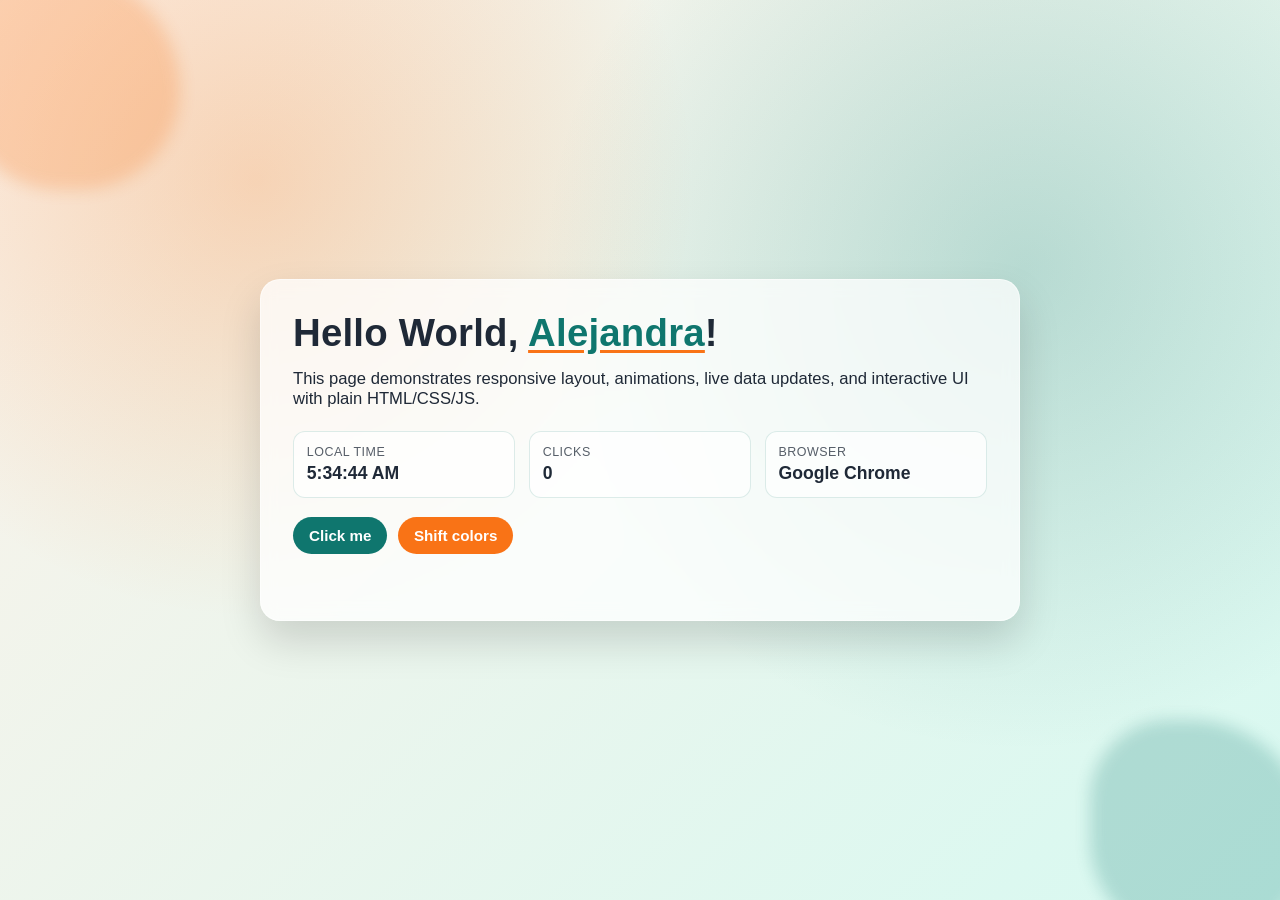
==== index.html @ 62211e15 "Add index.html" ====
﻿<!doctype html>
<html lang="en">
<head>
  <meta charset="UTF-8" />
  <meta name="viewport" content="width=device-width, initial-scale=1.0" />
  <title>Hello World Alejandra</title>
  <style>
    :root {
      --bg-1: #fdf2e9;
      --bg-2: #d7f9f1;
      --card: rgba(255, 255, 255, 0.75);
      --text: #1f2937;
      --accent: #0f766e;
      --accent-2: #f97316;
      --shadow: 0 20px 40px rgba(0, 0, 0, 0.15);
    }

    * { box-sizing: border-box; }

    body {
      margin: 0;
      min-height: 100vh;
      font-family: "Trebuchet MS", "Segoe UI", sans-serif;
      color: var(--text);
      background:
        radial-gradient(circle at 20% 20%, rgba(249, 115, 22, 0.25), transparent 35%),
        radial-gradient(circle at 80% 30%, rgba(15, 118, 110, 0.22), transparent 40%),
        linear-gradient(135deg, var(--bg-1), var(--bg-2));
      display: grid;
      place-items: center;
      overflow: hidden;
    }

    .shape {
      position: fixed;
      width: 220px;
      height: 220px;
      border-radius: 40% 60% 50% 50%;
      filter: blur(8px);
      opacity: 0.22;
      animation: float 12s ease-in-out infinite;
      z-index: 0;
    }

    .shape.one { top: -30px; left: -40px; background: #f97316; }
    .shape.two { bottom: -40px; right: -30px; background: #0f766e; animation-delay: -5s; }

    @keyframes float {
      0%, 100% { transform: translateY(0) rotate(0deg); }
      50% { transform: translateY(-20px) rotate(8deg); }
    }

    .card {
      width: min(92vw, 760px);
      background: var(--card);
      backdrop-filter: blur(8px);
      border: 1px solid rgba(255, 255, 255, 0.5);
      border-radius: 20px;
      padding: 2rem;
      box-shadow: var(--shadow);
      z-index: 1;
      animation: reveal 700ms ease-out;
    }

    @keyframes reveal {
      from { opacity: 0; transform: translateY(20px) scale(0.98); }
      to { opacity: 1; transform: translateY(0) scale(1); }
    }

    h1 {
      margin: 0;
      font-size: clamp(1.8rem, 3vw, 2.8rem);
      line-height: 1.1;
      letter-spacing: 0.2px;
    }

    .name {
      color: var(--accent);
      text-decoration: underline;
      text-decoration-color: var(--accent-2);
      text-underline-offset: 4px;
    }

    p {
      margin: 0.9rem 0 1.4rem;
      font-size: 1.04rem;
    }

    .grid {
      display: grid;
      grid-template-columns: repeat(auto-fit, minmax(190px, 1fr));
      gap: 0.85rem;
      margin: 1.2rem 0;
    }

    .tile {
      border-radius: 12px;
      padding: 0.8rem;
      background: rgba(255, 255, 255, 0.68);
      border: 1px solid rgba(15, 118, 110, 0.14);
      transition: transform 180ms ease, box-shadow 180ms ease;
    }

    .tile:hover {
      transform: translateY(-3px);
      box-shadow: 0 8px 20px rgba(0, 0, 0, 0.08);
    }

    .label {
      display: block;
      font-size: 0.78rem;
      letter-spacing: 0.5px;
      text-transform: uppercase;
      opacity: 0.75;
      margin-bottom: 0.25rem;
    }

    .value {
      font-size: 1.1rem;
      font-weight: 700;
    }

    .actions {
      display: flex;
      flex-wrap: wrap;
      gap: 0.65rem;
      margin-top: 1rem;
    }

    button {
      appearance: none;
      border: none;
      border-radius: 999px;
      padding: 0.62rem 1rem;
      font-size: 0.95rem;
      font-weight: 700;
      cursor: pointer;
      transition: transform 120ms ease, opacity 120ms ease;
    }

    button:hover { transform: translateY(-2px); }
    button:active { transform: translateY(0); }

    .primary {
      background: var(--accent);
      color: white;
    }

    .secondary {
      background: var(--accent-2);
      color: white;
    }

    #message {
      margin-top: 0.9rem;
      min-height: 1.2rem;
      font-weight: 700;
      color: #0b4f48;
    }

    @media (max-width: 540px) {
      .card { padding: 1.3rem; border-radius: 16px; }
    }
  </style>
</head>
<body>
  <div class="shape one" aria-hidden="true"></div>
  <div class="shape two" aria-hidden="true"></div>

  <main class="card" role="main">
    <h1>Hello World, <span class="name">Alejandra</span>!</h1>
    <p>
      This page demonstrates responsive layout, animations, live data updates, and interactive UI with plain HTML/CSS/JS.
    </p>

    <section class="grid" aria-label="Live widgets">
      <article class="tile">
        <span class="label">Local Time</span>
        <span class="value" id="clock">--:--:--</span>
      </article>
      <article class="tile">
        <span class="label">Clicks</span>
        <span class="value" id="count">0</span>
      </article>
      <article class="tile">
        <span class="label">Browser</span>
        <span class="value" id="browser">Detecting...</span>
      </article>
    </section>

    <div class="actions">
      <button class="primary" id="btn">Click me</button>
      <button class="secondary" id="theme">Shift colors</button>
    </div>
    <div id="message" aria-live="polite"></div>
  </main>

  <script>
    const clock = document.getElementById("clock");
    const count = document.getElementById("count");
    const browser = document.getElementById("browser");
    const message = document.getElementById("message");

    const btn = document.getElementById("btn");
    const theme = document.getElementById("theme");

    let clicks = 0;

    function updateClock() {
      const now = new Date();
      clock.textContent = now.toLocaleTimeString();
    }

    function detectBrowser() {
      const ua = navigator.userAgent;
      if (ua.includes("Edg")) return "Microsoft Edge";
      if (ua.includes("Chrome")) return "Google Chrome";
      if (ua.includes("Firefox")) return "Mozilla Firefox";
      if (ua.includes("Safari") && !ua.includes("Chrome")) return "Safari";
      return "Unknown Browser";
    }

    btn.addEventListener("click", () => {
      clicks += 1;
      count.textContent = String(clicks);
      message.textContent = `Nice click #${clicks}, Alejandra!`;
    });

    theme.addEventListener("click", () => {
      const root = document.documentElement;
      const swaps = [
        ["#fdf2e9", "#d7f9f1", "#0f766e", "#f97316"],
        ["#e0ecff", "#ffe6d7", "#1d4ed8", "#ea580c"],
        ["#fff7cc", "#dcfce7", "#166534", "#dc2626"]
      ];
      const pick = swaps[Math.floor(Math.random() * swaps.length)];
      root.style.setProperty("--bg-1", pick[0]);
      root.style.setProperty("--bg-2", pick[1]);
      root.style.setProperty("--accent", pick[2]);
      root.style.setProperty("--accent-2", pick[3]);
      message.textContent = "Color palette updated.";
    });

    browser.textContent = detectBrowser();
    updateClock();
    setInterval(updateClock, 1000);
  </script>
</body>
</html>
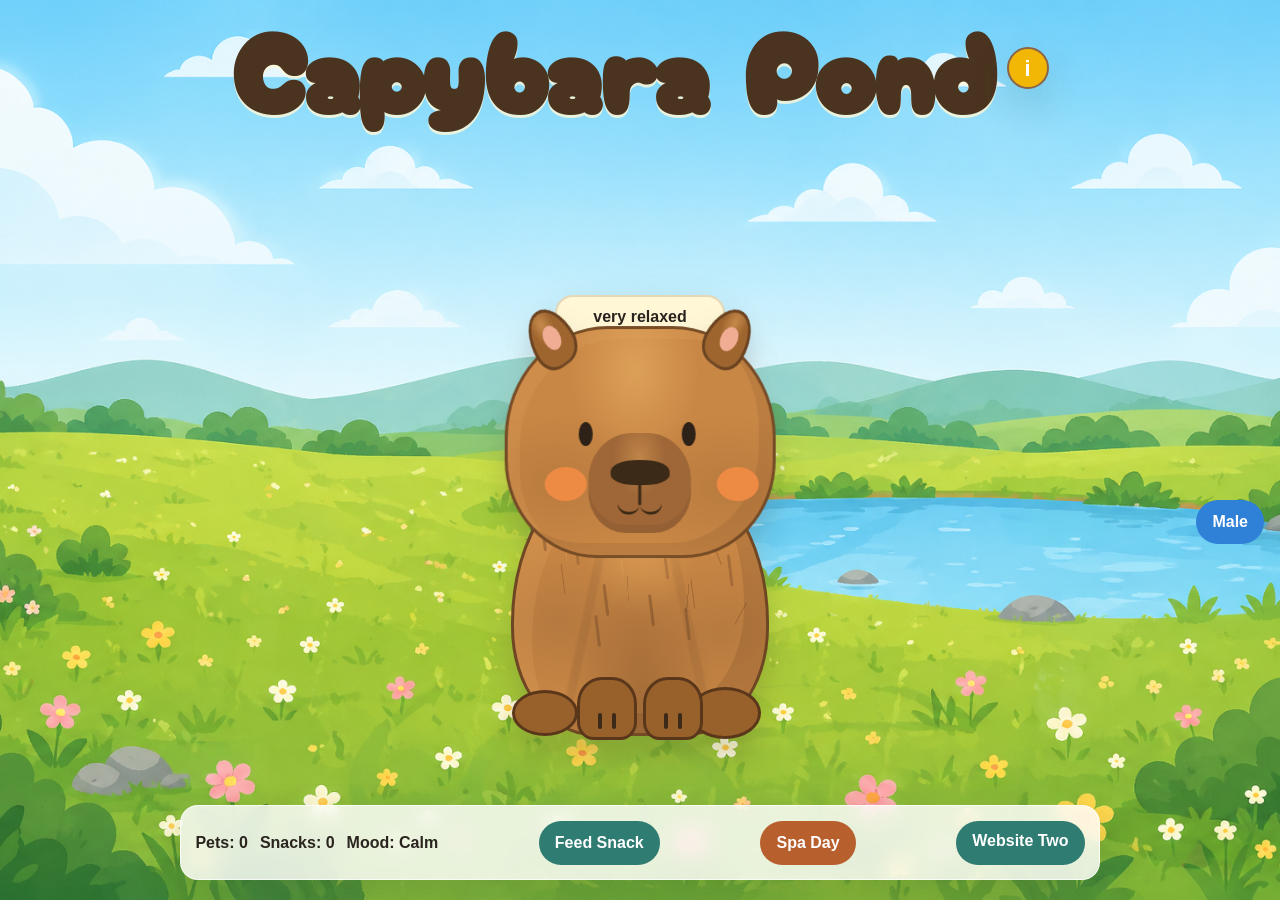
==== commit 8c54dd0a: "Add capybara pond website" ====
--- a/index.html
+++ b/index.html
@@ -1,249 +1,28 @@
-﻿<!doctype html>
+<!doctype html>
 <html lang="en">
 <head>
   <meta charset="UTF-8" />
   <meta name="viewport" content="width=device-width, initial-scale=1.0" />
-  <title>Hello World Alejandra</title>
+  <title>Capybara Pond</title>
+  <meta http-equiv="refresh" content="0; url=My%20connected%20sites/1/index.html" />
   <style>
-    :root {
-      --bg-1: #fdf2e9;
-      --bg-2: #d7f9f1;
-      --card: rgba(255, 255, 255, 0.75);
-      --text: #1f2937;
-      --accent: #0f766e;
-      --accent-2: #f97316;
-      --shadow: 0 20px 40px rgba(0, 0, 0, 0.15);
-    }
-
-    * { box-sizing: border-box; }
-
     body {
       margin: 0;
       min-height: 100vh;
-      font-family: "Trebuchet MS", "Segoe UI", sans-serif;
-      color: var(--text);
-      background:
-        radial-gradient(circle at 20% 20%, rgba(249, 115, 22, 0.25), transparent 35%),
-        radial-gradient(circle at 80% 30%, rgba(15, 118, 110, 0.22), transparent 40%),
-        linear-gradient(135deg, var(--bg-1), var(--bg-2));
       display: grid;
       place-items: center;
-      overflow: hidden;
+      font-family: Arial, sans-serif;
+      background: #bde7ef;
+      color: #2a241f;
     }
 
-    .shape {
-      position: fixed;
-      width: 220px;
-      height: 220px;
-      border-radius: 40% 60% 50% 50%;
-      filter: blur(8px);
-      opacity: 0.22;
-      animation: float 12s ease-in-out infinite;
-      z-index: 0;
-    }
-
-    .shape.one { top: -30px; left: -40px; background: #f97316; }
-    .shape.two { bottom: -40px; right: -30px; background: #0f766e; animation-delay: -5s; }
-
-    @keyframes float {
-      0%, 100% { transform: translateY(0) rotate(0deg); }
-      50% { transform: translateY(-20px) rotate(8deg); }
-    }
-
-    .card {
-      width: min(92vw, 760px);
-      background: var(--card);
-      backdrop-filter: blur(8px);
-      border: 1px solid rgba(255, 255, 255, 0.5);
-      border-radius: 20px;
-      padding: 2rem;
-      box-shadow: var(--shadow);
-      z-index: 1;
-      animation: reveal 700ms ease-out;
-    }
-
-    @keyframes reveal {
-      from { opacity: 0; transform: translateY(20px) scale(0.98); }
-      to { opacity: 1; transform: translateY(0) scale(1); }
-    }
-
-    h1 {
-      margin: 0;
-      font-size: clamp(1.8rem, 3vw, 2.8rem);
-      line-height: 1.1;
-      letter-spacing: 0.2px;
-    }
-
-    .name {
-      color: var(--accent);
-      text-decoration: underline;
-      text-decoration-color: var(--accent-2);
-      text-underline-offset: 4px;
-    }
-
-    p {
-      margin: 0.9rem 0 1.4rem;
-      font-size: 1.04rem;
-    }
-
-    .grid {
-      display: grid;
-      grid-template-columns: repeat(auto-fit, minmax(190px, 1fr));
-      gap: 0.85rem;
-      margin: 1.2rem 0;
-    }
-
-    .tile {
-      border-radius: 12px;
-      padding: 0.8rem;
-      background: rgba(255, 255, 255, 0.68);
-      border: 1px solid rgba(15, 118, 110, 0.14);
-      transition: transform 180ms ease, box-shadow 180ms ease;
-    }
-
-    .tile:hover {
-      transform: translateY(-3px);
-      box-shadow: 0 8px 20px rgba(0, 0, 0, 0.08);
-    }
-
-    .label {
-      display: block;
-      font-size: 0.78rem;
-      letter-spacing: 0.5px;
-      text-transform: uppercase;
-      opacity: 0.75;
-      margin-bottom: 0.25rem;
-    }
-
-    .value {
-      font-size: 1.1rem;
-      font-weight: 700;
-    }
-
-    .actions {
-      display: flex;
-      flex-wrap: wrap;
-      gap: 0.65rem;
-      margin-top: 1rem;
-    }
-
-    button {
-      appearance: none;
-      border: none;
-      border-radius: 999px;
-      padding: 0.62rem 1rem;
-      font-size: 0.95rem;
-      font-weight: 700;
-      cursor: pointer;
-      transition: transform 120ms ease, opacity 120ms ease;
-    }
-
-    button:hover { transform: translateY(-2px); }
-    button:active { transform: translateY(0); }
-
-    .primary {
-      background: var(--accent);
-      color: white;
-    }
-
-    .secondary {
-      background: var(--accent-2);
-      color: white;
-    }
-
-    #message {
-      margin-top: 0.9rem;
-      min-height: 1.2rem;
-      font-weight: 700;
-      color: #0b4f48;
-    }
-
-    @media (max-width: 540px) {
-      .card { padding: 1.3rem; border-radius: 16px; }
+    a {
+      color: #2f7c72;
+      font-weight: 800;
     }
   </style>
 </head>
 <body>
-  <div class="shape one" aria-hidden="true"></div>
-  <div class="shape two" aria-hidden="true"></div>
-
-  <main class="card" role="main">
-    <h1>Hello World, <span class="name">Alejandra</span>!</h1>
-    <p>
-      This page demonstrates responsive layout, animations, live data updates, and interactive UI with plain HTML/CSS/JS.
-    </p>
-
-    <section class="grid" aria-label="Live widgets">
-      <article class="tile">
-        <span class="label">Local Time</span>
-        <span class="value" id="clock">--:--:--</span>
-      </article>
-      <article class="tile">
-        <span class="label">Clicks</span>
-        <span class="value" id="count">0</span>
-      </article>
-      <article class="tile">
-        <span class="label">Browser</span>
-        <span class="value" id="browser">Detecting...</span>
-      </article>
-    </section>
-
-    <div class="actions">
-      <button class="primary" id="btn">Click me</button>
-      <button class="secondary" id="theme">Shift colors</button>
-    </div>
-    <div id="message" aria-live="polite"></div>
-  </main>
-
-  <script>
-    const clock = document.getElementById("clock");
-    const count = document.getElementById("count");
-    const browser = document.getElementById("browser");
-    const message = document.getElementById("message");
-
-    const btn = document.getElementById("btn");
-    const theme = document.getElementById("theme");
-
-    let clicks = 0;
-
-    function updateClock() {
-      const now = new Date();
-      clock.textContent = now.toLocaleTimeString();
-    }
-
-    function detectBrowser() {
-      const ua = navigator.userAgent;
-      if (ua.includes("Edg")) return "Microsoft Edge";
-      if (ua.includes("Chrome")) return "Google Chrome";
-      if (ua.includes("Firefox")) return "Mozilla Firefox";
-      if (ua.includes("Safari") && !ua.includes("Chrome")) return "Safari";
-      return "Unknown Browser";
-    }
-
-    btn.addEventListener("click", () => {
-      clicks += 1;
-      count.textContent = String(clicks);
-      message.textContent = `Nice click #${clicks}, Alejandra!`;
-    });
-
-    theme.addEventListener("click", () => {
-      const root = document.documentElement;
-      const swaps = [
-        ["#fdf2e9", "#d7f9f1", "#0f766e", "#f97316"],
-        ["#e0ecff", "#ffe6d7", "#1d4ed8", "#ea580c"],
-        ["#fff7cc", "#dcfce7", "#166534", "#dc2626"]
-      ];
-      const pick = swaps[Math.floor(Math.random() * swaps.length)];
-      root.style.setProperty("--bg-1", pick[0]);
-      root.style.setProperty("--bg-2", pick[1]);
-      root.style.setProperty("--accent", pick[2]);
-      root.style.setProperty("--accent-2", pick[3]);
-      message.textContent = "Color palette updated.";
-    });
-
-    browser.textContent = detectBrowser();
-    updateClock();
-    setInterval(updateClock, 1000);
-  </script>
+  <p>Opening <a href="My%20connected%20sites/1/index.html">Capybara Pond</a>...</p>
 </body>
 </html>
